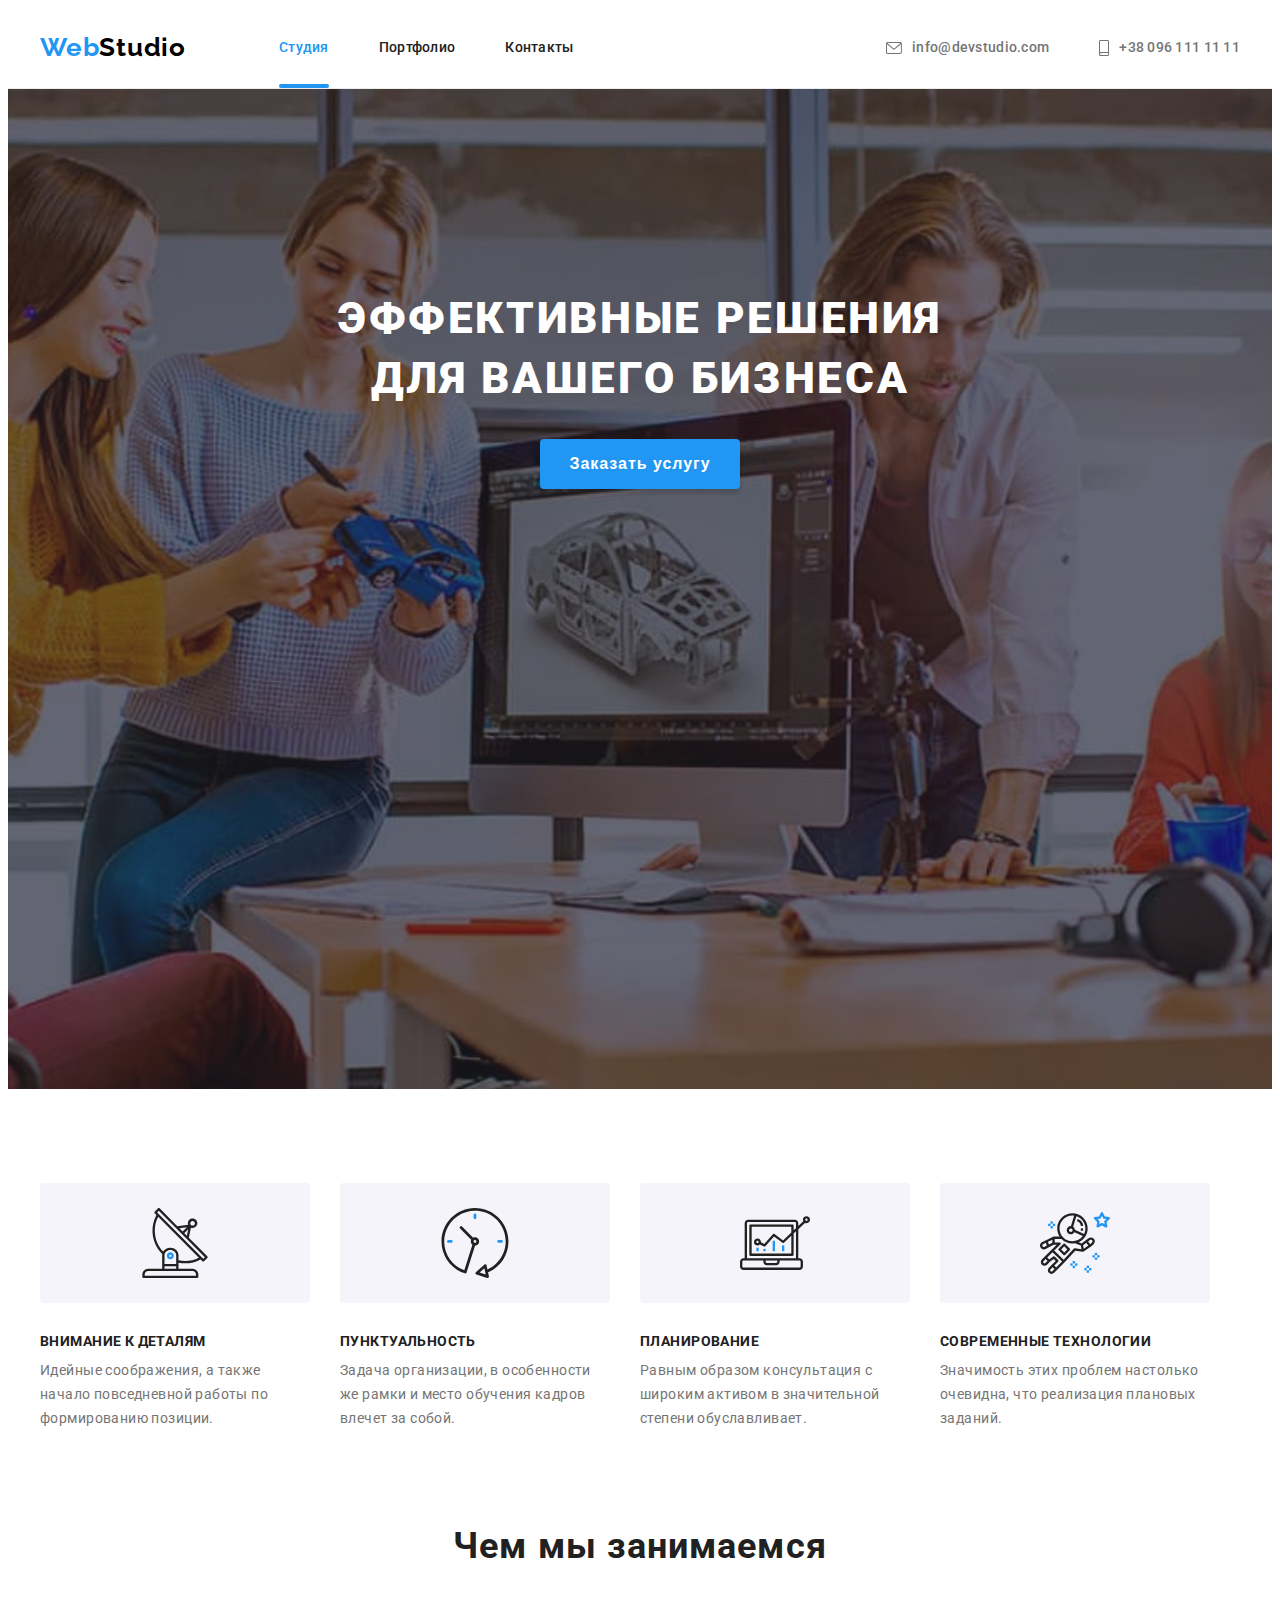
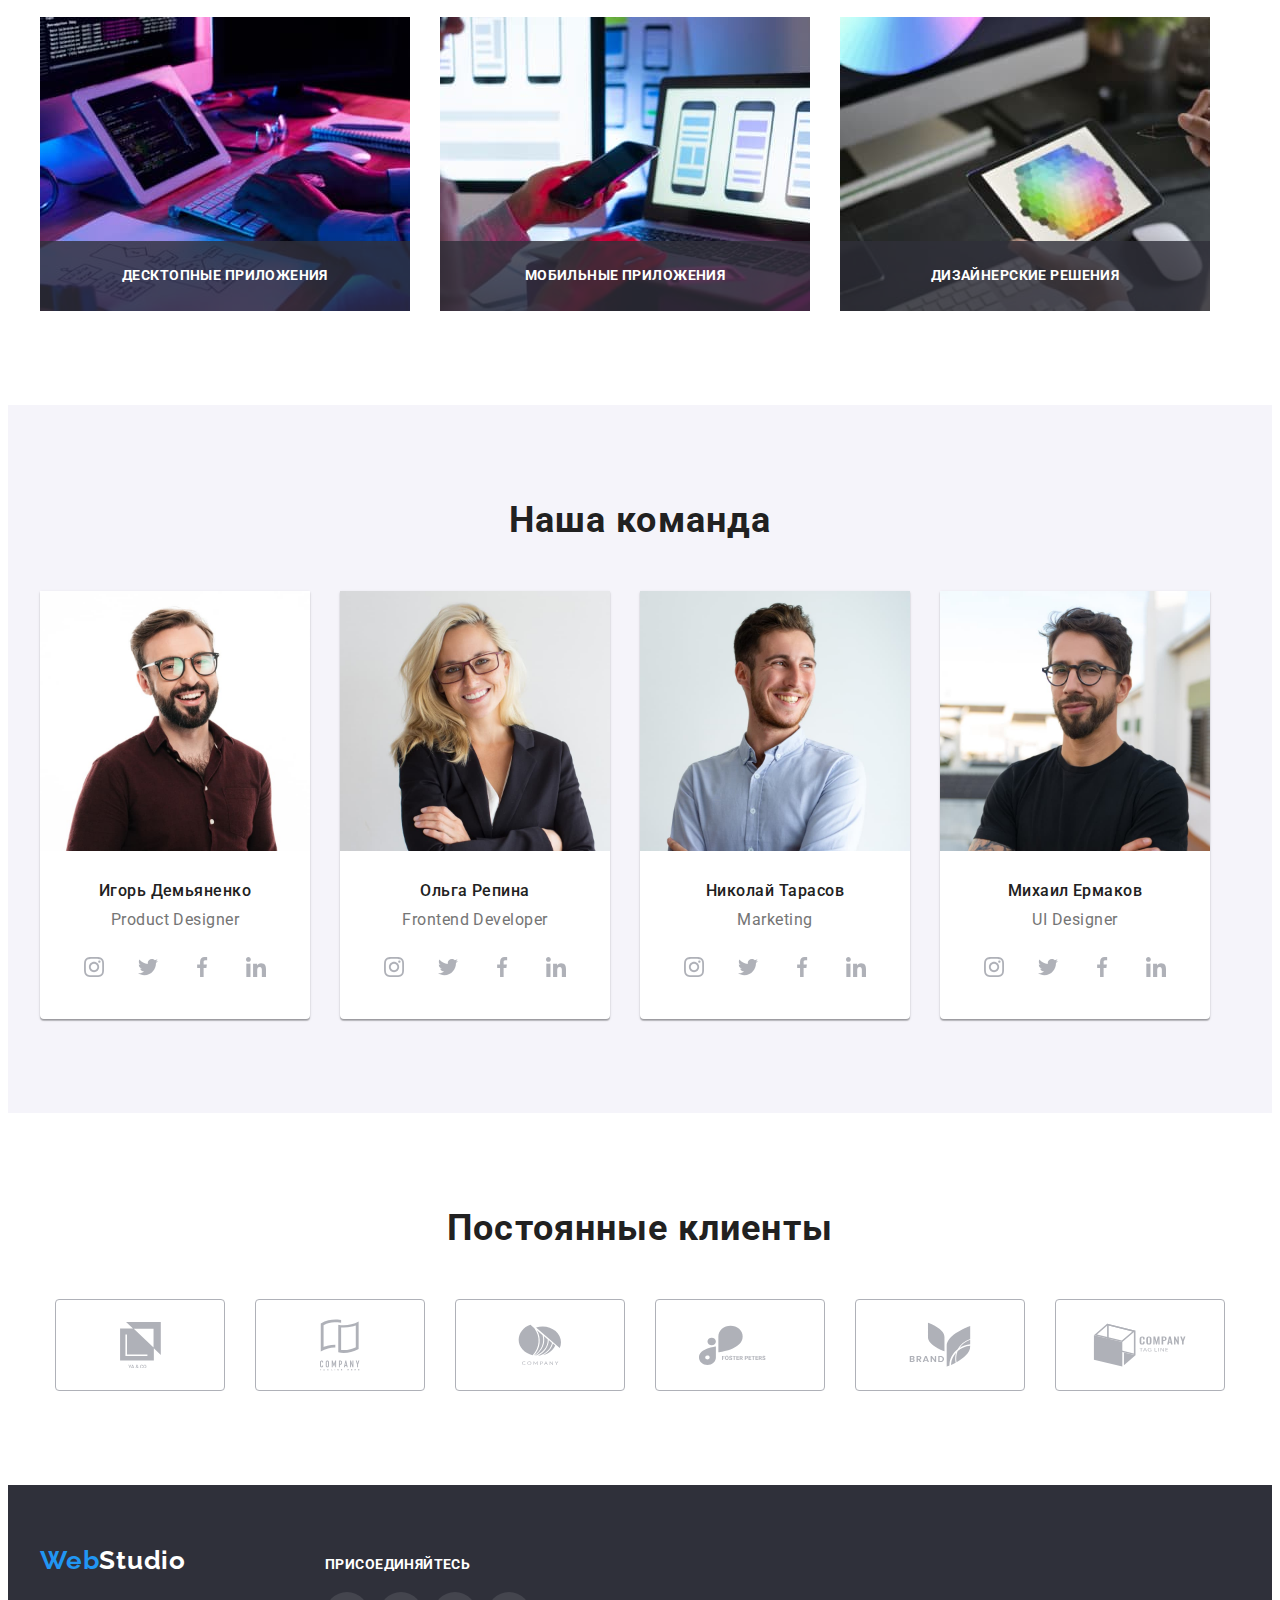
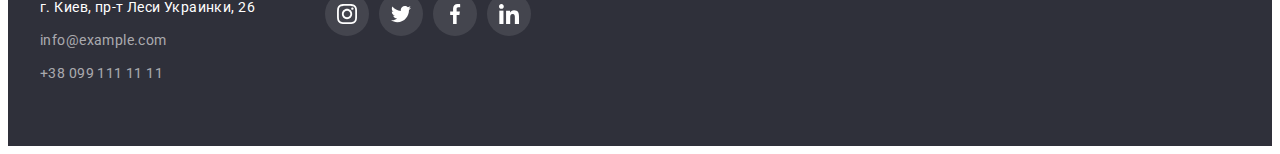
==== index.html @ 58337c07 "ДЗ-6" ====
<!DOCTYPE html>
<html lang="ru">
<head>
    <meta charset="UTF-8">
    <meta http-equiv="X-UA-Compatible" content="IE=edge">
    <meta name="viewport" content="width=device-width, initial-scale=1.0">
    <link rel="preconnect" href="https://fonts.googleapis.com">
    <link rel="preconnect" href="https://fonts.gstatic.com" crossorigin>
    <link
        href="https://fonts.googleapis.com/css2?family=Raleway:wght@700&family=Roboto:wght@400;500;700;900&family=Shizuru&display=swap"
        rel="stylesheet">
    <link rel="stylesheet" href="https://cdnjs.cloudflare.com/ajax/libs/modern-normalize/1.1.0/modern-normalize.min.css"
        integrity="sha512-wpPYUAdjBVSE4KJnH1VR1HeZfpl1ub8YT/NKx4PuQ5NmX2tKuGu6U/JRp5y+Y8XG2tV+wKQpNHVUX03MfMFn9Q=="
        crossorigin="anonymous" referrerpolicy="no-referrer" />
    <title>Студия</title>
    <link rel="stylesheet" href="./css/styles.css">
</head>
<body>
    <header class="header">
        <div class="container">
            <div class="container-flex">
                    <a href="index.html" class="logo"><span class="logo-styles">Web</span>Studio</a>
                <nav class="header-nav">
                    <ul class="header-list">
                        <li class="header-items"><a  class="header-item current" href="index.html">Студия</a></li>
                        <li class="header-items"><a  class="header-item" href="portfolio.html">Портфолио</a></li>
                        <li class="header-items"><a  class="header-item" href="#contacts">Контакты</a></li>
                    </ul>
                </nav>
                <div class="active-link">
                    <a href="mailto:info@devstudio.com" class="header-mail"><svg class="header-mail-icon" width="16" height="12">
                        <use href="./images/icons.svg#icon-header-envelope"></use>
                    </svg>info@devstudio.com</a>
                    <a href="tel:+380961111111" class="header-tel"><svg class="header-mail-icon" width="10" height="16">
                        <use href="./images/icons.svg#icon-header-smartphone"></use>
                    </svg>+38 096 111 11 11</a>
                </div> 
            </div>
        </div>
    </header>
    <main class="main">
        <section class="main-lead section main-text">
            <h1 class="main-heading">Эффективные решения для вашего бизнеса</h1>
            <button data-modal-open type="button" class="main-btn"><span class="main-btn-text">Заказать услугу</span></button>
        </section>
        <section class="main-list-content">
            <div class="container">
                <ul class="main-list">
                    <li class="main-item">
                        <div class="main-icon-container">
                            <svg class="main-icon-attention" width="70" height="70">
                                <use href="./images/icons.svg#icon-main-antenna"></use>
                            </svg>
                        </div>
                        <h3 class="main-item-heading">Внимание к деталям</h3>
                        <p class="main-item-text">Идейные соображения, а также начало повседневной работы по формированию позиции.</p>
                    </li>
                    <li class="main-item">
                        <div class="main-icon-container">
                            <svg class="main-icon-punctuality" width="70" height="70">
                                <use href="./images/icons.svg#icon-main-clock"></use>
                            </svg>
                        </div>
                        <h3 class="main-item-heading">Пунктуальность</h3>
                        <p class="main-item-text">Задача организации, в особенности же рамки и место обучения кадров влечет за собой.</p>
                    </li>
                    <li class="main-item">
                        <div class="main-icon-container">
                            <svg class="main-icon-planning" width="70" height="70">
                                <use href="./images/icons.svg#icon-main-diagram"></use>
                            </svg>
                        </div>
                        <h3 class="main-item-heading">Планирование</h3>
                        <p class="main-item-text">Равным образом консультация с широким активом в значительной степени обуславливает.</p>
                    </li>
                    <li class="main-item">
                        <div class="main-icon-container">
                            <svg class="main-icon-technology" width="70" height="70">
                                <use href="./images/icons.svg#icon-main-astronaut"></use>
                            </svg>
                        </div>
                        <h3 class="main-item-heading">Современные технологии</h3>
                        <p class="main-item-text">Значимость этих проблем настолько очевидна, что реализация плановых заданий.</p>
                    </li>
                </ul>
            </div>
        </section> 
        <section class="main-skills section">
            <div class="container">
                <h2 class="main-skills-heading main-heading-text">Чем мы занимаемся</h2>
                <ul class="main-img">
                    <li class="main-img-item"><img src="./images/about-us-1.jpg" width="370" alt="our-technologies"><p class="main-img-text">Десктопные приложения</p></li>
                    <li class="main-img-item"><img src="./images/about-us-2.jpg" width="370" alt="our-technologies"><p class="main-img-text">Мобильные приложения</p></li>
                    <li class="main-img-item"><img src="./images/about-us-3.jpg" width="370" alt="our-technologies"><p class="main-img-text">Дизайнерские решения</p></li>
                </ul>
            </div>
        </section>
        <section class="main-team section">
            <div class="container">
                <h2 class="main-team-heading main-heading-text">Наша команда</h2>
                <ul class="main-team-list">
                    <li class="main-team-item">
                        <img src="./images/our-team-1.jpg" width="270" alt="foto-our-team">
                        <div class="main-team-info">
                            <p class="main-team-fln">Игорь Демьяненко</p>
                            <p lang="en" class="main-team-profession">Product Designer</p>
                            <ul class="team-social-links">
                                <li class="social-links-item">
                                    <a href="" class="social-links">
                                        <svg class="social-links-icon" width="20" height="20">
                                            <use href="./images/icons.svg#icon-network-instagram"></use>
                                        </svg>
                                    </a>
                                </li>
                                <li class="social-links-item">
                                    <a href="" class="social-links">
                                        <svg class="social-links-icon" width="20" height="20">
                                            <use href="./images/icons.svg#icon-network-twitter"></use>
                                        </svg>
                                    </a>
                                </li>
                                <li class="social-links-item">
                                    <a href="" class="social-links">
                                        <svg class="social-links-icon" width="20" height="20">
                                            <use href="./images/icons.svg#icon-network-facebook"></use>
                                        </svg>
                                    </a>
                                </li>
                                <li class="social-links-item">
                                    <a href="" class="social-links">
                                        <svg class="social-links-icon" width="20" height="20">
                                            <use href="./images/icons.svg#icon-network-linkedin"></use>
                                        </svg>
                                    </a>
                                </li>
                            </ul>
                        </div>
                        
                    </li>
                    <li class="main-team-item">
                        <img src="./images/our-team-2.jpg" width="270" alt="foto-our-team">
                        <div class="main-team-info">
                            <p class="main-team-fln">Ольга Репина</p>
                            <p lang="en" class="main-team-profession">Frontend Developer</p>
                            <ul class="team-social-links">
                                <li class="social-links-item">
                                    <a href="" class="social-links">
                                        <svg class="social-links-icon" width="20" height="20">
                                            <use href="./images/icons.svg#icon-network-instagram"></use>
                                        </svg>
                                    </a>
                                </li>
                                <li class="social-links-item">
                                    <a href="" class="social-links">
                                        <svg class="social-links-icon" width="20" height="20">
                                            <use href="./images/icons.svg#icon-network-twitter"></use>
                                        </svg>
                                    </a>
                                </li>
                                <li class="social-links-item">
                                    <a href="" class="social-links">
                                        <svg class="social-links-icon" width="20" height="20">
                                            <use href="./images/icons.svg#icon-network-facebook"></use>
                                        </svg>
                                    </a>
                                </li>
                                <li class="social-links-item">
                                    <a href="" class="social-links">
                                        <svg class="social-links-icon" width="20" height="20">
                                            <use href="./images/icons.svg#icon-network-linkedin"></use>
                                        </svg>
                                    </a>
                                </li>
                            </ul>
                        </div>
                    </li>
                    <li class="main-team-item">
                        <img src="./images/our-team-3.jpg" width="270" alt="foto-our-team">
                        <div class="main-team-info">
                            <p class="main-team-fln">Николай Тарасов</p>
                            <p lang="en" class="main-team-profession">Marketing</p>
                            <ul class="team-social-links">
                                <li class="social-links-item">
                                    <a href="" class="social-links">
                                        <svg class="social-links-icon" width="20" height="20">
                                            <use href="./images/icons.svg#icon-network-instagram"></use>
                                        </svg>
                                    </a>
                                </li>
                                <li class="social-links-item">
                                    <a href="" class="social-links">
                                        <svg class="social-links-icon" width="20" height="20">
                                            <use href="./images/icons.svg#icon-network-twitter"></use>
                                        </svg>
                                    </a>
                                </li>
                                <li class="social-links-item">
                                    <a href="" class="social-links">
                                        <svg class="social-links-icon" width="20" height="20">
                                            <use href="./images/icons.svg#icon-network-facebook"></use>
                                        </svg>
                                    </a>
                                </li>
                                <li class="social-links-item">
                                    <a href="" class="social-links">
                                        <svg class="social-links-icon" width="20" height="20">
                                            <use href="./images/icons.svg#icon-network-linkedin"></use>
                                        </svg>
                                    </a>
                                </li>
                            </ul>
                        </div>
                    </li>
                    <li class="main-team-item">
                        <img src="./images/our-team-4.jpg" width="270" alt="foto-our-team">
                        <div class="main-team-info">
                            <p class="main-team-fln">Михаил Ермаков</p>
                            <p lang="en" class="main-team-profession">UI Designer</p>
                            <ul class="team-social-links">
                                <li class="social-links-item">
                                    <a href="" class="social-links">
                                        <svg class="social-links-icon" width="20" height="20">
                                            <use href="./images/icons.svg#icon-network-instagram"></use>
                                        </svg>
                                    </a>
                                </li>
                                <li class="social-links-item">
                                    <a href="" class="social-links">
                                        <svg class="social-links-icon" width="20" height="20">
                                            <use href="./images/icons.svg#icon-network-twitter"></use>
                                        </svg>
                                    </a>
                                </li>
                                <li class="social-links-item">
                                    <a href="" class="social-links">
                                        <svg class="social-links-icon" width="20" height="20">
                                            <use href="./images/icons.svg#icon-network-facebook"></use>
                                        </svg>
                                    </a>
                                </li>
                                <li class="social-links-item">
                                    <a href="" class="social-links">
                                        <svg class="social-links-icon" width="20" height="20">
                                            <use href="./images/icons.svg#icon-network-linkedin"></use>
                                        </svg>
                                    </a>
                                </li>
                            </ul>
                        </div>
                    </li>
                </ul>
            </div>
        </section>
        <section class="main-clients">
            <div class="container">
                <h2 class="main-clients-heading main-heading-text">Постоянные клиенты</h2>
                <ul class="main-clients-list">
                    <li class="main-clients-item">
                        <a href="" class="main-clients-link">
                            <svg class="main-clients-icon" width="41" height="46.7">
                                <use href="./images/icons.svg#icon-clients-logo-1"></use>
                            </svg>
                        </a>
                    </li>
                    <li class="main-clients-item">
                        <a href="" class="main-clients-link">
                            <svg class="main-clients-icon" width="40" height="52">
                                <use href="./images/icons.svg#icon-clients-logo-2"></use>
                            </svg>
                        </a>
                    </li>
                    <li class="main-clients-item">
                        <a href="" class="main-clients-link">
                            <svg class="main-clients-icon" width="43.46" height="41.18">
                                <use href="./images/icons.svg#icon-clients-logo-3"></use>
                            </svg>
                        </a>
                    </li>
                    <li class="main-clients-item">
                        <a href="" class="main-clients-link">
                            <svg class="main-clients-icon" width="84.44" height="40.62">
                                <use href="./images/icons.svg#icon-clients-logo-4"></use>
                            </svg>
                        </a>
                    </li>
                    <li class="main-clients-item">
                        <a href="" class="main-clients-link">
                            <svg class="main-clients-icon" width="62.54" height="45.43">
                                <use href="./images/icons.svg#icon-clients-logo-5"></use>
                            </svg>
                        </a>
                    </li>
                    <li class="main-clients-item">
                        <a href="" class="main-clients-link">
                            <svg class="main-clients-icon" width="93.79" height="43.93">
                                <use href="./images/icons.svg#icon-clients-logo-6"></use>
                            </svg>
                        </a>
                    </li>
                </ul>

            </div>
        </section>
    </main>
    <footer class="footer" id="contacts">
        <div class="container">           
            <div class="footer-info">
                <a href="index.html" class="logo footer-logo-mar"><span class="logo-styles">Web</span><span class="footer-logo-item">Studio</span></a>          
                <address class="footer-address">г. Киев, пр-т Леси Украинки, 26</address>
                <a href="mailto:info@example.com" class="footer-mail-text">info@example.com</a>
                <a href="tel:+380991111111" class="footer-tel-text">+38 099 111 11 11</a>
            </div>
            <div class="footer-social-links">
                <p class="footer-text">присоединяйтесь</p>
                <ul class="team-social-links">
                    <li class="social-links-item footer-social-link">
                        <a href="" class="social-links">
                            <svg class="footer-color-icon" width="20" height="20">
                                <use href="./images/icons.svg#icon-network-instagram"></use>
                            </svg>
                        </a>
                    </li>
                    <li class="social-links-item footer-social-link">
                        <a href="" class="social-links">
                            <svg class="footer-color-icon" width="20" height="20">
                                <use href="./images/icons.svg#icon-network-twitter"></use>
                            </svg>
                        </a>
                    </li>
                    <li class="social-links-item footer-social-link">
                        <a href="" class="social-links">
                            <svg class="footer-color-icon" width="20" height="20">
                                <use href="./images/icons.svg#icon-network-facebook"></use>
                            </svg>
                        </a>
                    </li>
                    <li class="social-links-item footer-social-link">
                        <a href="" class="social-links">
                            <svg class="footer-color-icon" width="20" height="20">
                                <use href="./images/icons.svg#icon-network-linkedin"></use>
                            </svg>
                        </a>
                    </li>
                </ul>
            </div>
        </div>
    </footer>
    <div class="backdrop is-hidden" data-modal>
        <div class="modal">
            <button type="button" class="btn-close-modal" data-modal-close>
                <svg class="modal-close"  width="18" height="18">
                    <use href="./images/icons.svg#icon-close-modal-windows"></use>
                </svg>
            </button>
            
        </div>
    </div>
    <script src="./js/modal.js"></script>
</body>
</html>
---- css/styles.css ----
:root {
    --title-nav-text-color: #212121;
    --active-text-color: #2196F3;
    --item-text-color: #757575;
    --white-text-color: #ffffff;
    --black-text-color: #000000;
    --footer-address-text-color: rgba(255, 255, 255, 0.6);
    --background: #2F303A;
    --background-color-team: #F5F4FA;

}

body {
    font-family: "Roboto", 'Times New Roman', Times, sans-serif;
    color: var(--item-text-color);
}

.container {
    width: 1200px;
    padding: 0 15px;
    margin: 0 auto;
}

.section {
    margin: auto;
}

p, h1, h2, h3, h4, h5 ,h6 {
    margin: 0;
}

ul, 
ol {
    margin: 0;
    padding-left: 0;
}

/* Animation */

.container-flex a, svg, 
.main-btn, 
.main-team-list a, svg, 
.main-clients-list a, svg,
.team-social-links a, svg,
.footer-info a,
.portfolio-main-btn button, span {
    transition: color 250ms cubic-bezier(0.4, 0, 0.2, 1),
                fill 250ms cubic-bezier(0.4, 0, 0.2, 1),
                background-color 250ms cubic-bezier(0.4, 0, 0.2, 1),
                border 250ms cubic-bezier(0.4, 0, 0.2, 1),
                box-shadow 250ms cubic-bezier(0.4, 0, 0.2, 1);
}

/*  Header index */

.header {
    border-bottom: 1px solid #ECECEC;
    margin: 0 auto;
    padding-top: 24px;
    padding-bottom: 25px;
}

.container-flex {
    display: flex;
    flex-direction: row;
    align-items: center;
    
}


.header-logo-container {
    padding-top: 24px;
}

.logo {
    margin-right: 93px;
    font-family: 'Raleway';
    font-weight: 700;
    font-size: 26px;
    line-height: 1.2;
    letter-spacing: 0.03em;
    color: var(--black-text-color);
}

.logo-styles {
    color: var(--active-text-color);
}

li{
    list-style: none;
}

a {
    text-decoration: none;
    color: var(--title-nav-text-color);
}

.header-list {
    display: flex;
    font-weight: 500;
    font-size: 14px;
    line-height: 1.14;
    letter-spacing: 0.02em;
}

.header-items {
    margin-right: 50px;
    position: relative;
}

.header-items:last-child {
    margin: 0;
}

.header-item.current::after {
    content: '';
    display: block;
    position: absolute;
    width: 100%;
    height: 4px;
    margin-top: 28px;
    
    background: #2196F3;
    border-radius: 2px;
}

.header-items>a:hover,
.header-items>a:focus {
    color: var(--active-text-color);
}

.header-item.current {
    color: var(--active-text-color);
}

.header-mail, .header-tel {
    font-weight: 500;
    font-size: 14px;
    line-height: 1.14;
    letter-spacing: 0.02em;
    color: var(--item-text-color);
}

.header-mail-icon {
    fill: var(--item-text-color);
    margin-right: 10px;
}


.header-mail {
    margin-right: 50px;
    display: flex;
    align-items: center;
}

.header-tel {
    display: flex;
    align-items: center;
}

.header-mail-icon {
    fill: var(--item-text-color);
    margin-right: 10px;
}
.active-link>a:hover, .active-link>a:focus{
    color: var(--active-text-color);
}

.active-link>a:hover .header-mail-icon, 
.active-link>a:focus .header-mail-icon,
.active-link>a:focus .header-tel-icon,
.active-link>a:focus .header-tel-icon {
    fill: var(--active-text-color);
}



.active-link {
    margin-left: auto;
    display: flex;
}

/* Main index */

 /* Section main-lead */

 .main-lead {
     padding-top: 200px;
     padding-bottom: 200px;
 }

.main-text{
    max-width: 1600px;
    height: 600px;
    margin: auto;
    display: flex;
    flex-direction: column;

    background: #C4C4C4;
    background-image: linear-gradient(
        rgba(47, 48, 58, 0.4), 
        rgba(47, 48, 58, 0.4)
        ),
        url(../images/main-bg-img.jpg);
    background-repeat: no-repeat;
    background-position: center;
    background-size: cover;
}

.main-heading {
    max-width: 696px;
    margin-left: auto;
    margin-right: auto;
    margin-bottom: 30px;

    font-weight: 900;
    font-size: 44px;
    line-height: 1.36;
    text-align: center;
    letter-spacing: 0.06em;
    text-transform: uppercase;
    color: var(--white-text-color);
}
.main-btn {
    width: 200px;
    height: 50px;
    margin: 0 auto;
    border: none;

    box-shadow: 0px 4px 4px rgba(0, 0, 0, 0.15);
    border-radius: 4px;
    background-color: var(--active-text-color);
    cursor: pointer;
}

.main-btn:hover {
    background-color: #188CE8;
    box-shadow: 0px 4px 4px rgba(0, 0, 0, 0.15);
    border-radius: 4px;
}

.main-btn-text {
    font-family: inherit;
    font-style: normal;
    font-weight: 700;
    font-size: 16px;
    line-height: 30px;
    display: block;
    align-items: center;
    text-align: center;
    letter-spacing: 0.06em;
    color: var(--white-text-color);
}

/* Main-quality */

.main-list-content {
    padding-top: 94px;
}

.main-list {
    display: flex;
}

.main-item {
    margin-right: 30px;
}

.main-item:last-child {
    margin: 0;
}

.main-icon-container {
    width: 270px;
    height: 120px;
    background-color: var(--background-color-team);
    display: flex;
    align-items: center;
    justify-content: center;
    border-radius: 4px;
    margin-bottom: 30px;
}

.main-item-heading {
    margin-bottom: 10px;
    font-weight: 700;
    font-size: 14px;
    line-height: 16px;
    letter-spacing: 0.03em;
    text-transform: uppercase;
    color: var(--title-nav-text-color);
}

.main-item-text {
    width: 270px;

    font-weight: 400;
    font-size: 14px;
    line-height: 1.7;
    letter-spacing: 0.03em;
    color: var(--item-text-color);
}

/* Section main-skills */

img {
    display: block;
}

.main-skills {
    padding-top: 94px;
    padding-bottom: 94px;
}

.main-heading-text {
    font-weight: 700;
    font-size: 36px;
    line-height: 42px;
    text-align: center;
    letter-spacing: 0.03em;
    color: var(--title-nav-text-color);
}

.main-img {
    display: flex;
}

.main-img-item {
    margin-right: 30px;
    position: relative;
}

.main-img-item:last-child {
    margin: 0;
}

.main-img-text {
    position: absolute;
    display: flex;
    justify-content: center;
    align-items: center;
    width: 100%;
    height: 70px;
    bottom: 0;
    
    background: rgba(47, 48, 58, 0.8);

    font-weight: 700;
    font-size: 14px;
    line-height: 1.14;
    letter-spacing: 0.03em;
    text-transform: uppercase;
    
    color: #FFFFFF;
}

.main-skills-heading {
    margin-bottom: 50px;
}
    
ul.main-img li {
    display: inline;
}

/* Section main-team */

.main-team {
    padding-top: 94px;
    padding-bottom: 94px;
    margin: auto;
    background-color: var(--background-color-team);
}

.main-team-heading {
    margin-bottom: 50px;
}

.main-team-list {
    display: flex;
}

.main-team-item {
    margin-right: 30px;
    width: 270px;
    background-color: var(--white-text-color);

    text-align: center;

    box-shadow: 0px 1px 3px rgba(0, 0, 0, 0.12),
    0px 1px 1px rgba(0, 0, 0, 0.14),
    0px 2px 1px rgba(0, 0, 0, 0.2);
    border-radius: 0px 0px 4px 4px;
}

.main-team-item:last-child {
    margin: 0;
}

.main-team-info {
    padding-top: 30px;
    padding-bottom: 30px;
}

.main-team-fln {
    margin-bottom: 10px;
    font-weight: 500;
    font-size: 16px;
    line-height: 1.2;
    letter-spacing: 0.03em;
    color: var(--title-nav-text-color);
}

.main-team-profession {
    font-weight: 400;
    font-size: 16px;
    line-height: 1.2;
    letter-spacing: 0.03em;
    color: var(--item-text-color);

    margin-bottom: 16px;
}

.team-social-links{
    display: flex;
    justify-content: center;
}

.social-links-item + .social-links-item{
    margin-left: 10px;
}
.social-links {
    width: 44px;
    height: 44px;
    border-radius: 50%;
    display: flex;
    justify-content: center;
    align-items: center;
    cursor: pointer;
}

.social-links-icon{
    fill: #AFB1B8;
}

.social-links:hover, .social-links:focus {
    background-color: var(--active-text-color);
}

.social-links:hover .social-links-icon,
.social-links:focus .social-links-icon {
    fill: var(--white-text-color);
}

/* clients */

.main-clients {
    padding: 94px 0px;
}

.main-clients-heading {
    margin-bottom: 50px;
}

.main-clients-list {
    display: flex;
    justify-content: center;
}

.main-clients-item +.main-clients-item {
    margin-left: 30px;
}

.main-clients-link {
    width: 170px;
    height: 92px;
    display: flex;
    justify-content: center;
    align-items: center;
    border: 1px solid #AFB1B8;
    box-sizing: border-box;
    border-radius: 4px;
    cursor: pointer;
}

.main-clients-icon {
    fill: #AFB1B8;
}

.main-clients-link:hover,.main-clients-link:focus {
    border: 1px solid var(--active-text-color);
}

.main-clients-link:hover .main-clients-icon,
.main-clients-link:focus .main-clients-icon {
    fill: var(--active-text-color);
}

/* Modal-windows */

.backdrop {
    position: fixed;
    width: 100%;
    height: 100%;
    top: 0;
    left: 0;

    background: rgba(0, 0, 0, 0.2);

    opacity: 1;
    transition: opacity 250ms cubic-bezier(0.4, 0, 0.2, 1);
    
}

.is-hidden {
    opacity: 0;
    pointer-events: none;
    visibility: hidden;
}

.backdrop.is-hidden .modal {
    transform: translate(-50%, -50%) scale(0.9);
}

.modal {
    position: absolute;
    top: 50%;
    left: 50%;

    min-width: 528px;
    min-height: 581px;

    background: #FFFFFF;
    box-shadow: 0px 1px 3px rgba(0, 0, 0, 0.12),
    0px 1px 1px rgba(0, 0, 0, 0.14),
    0px 2px 1px rgba(0, 0, 0, 0.2);
    border-radius: 4px;

    transform: translate(-50%, -50%) scale(1);
    transition: opacity 250ms cubic-bezier(0.4, 0, 0.2, 1);
}

.btn-close-modal {
    position: absolute;
    top: 8px;
    right: 8px;
    display: flex;
    justify-content: center;
    align-items: center;
    cursor: pointer;

    background-color: transparent;

    width: 30px;
    height: 30px;
    border: 1px solid rgba(0, 0, 0, 0.1);
    border-radius: 50%;
}

.modal-close {
    fill: #000000;
}

/* Footer index */

.footer {
    padding-top: 60px;
    padding-bottom: 60px;
    margin: auto;
    background: var(--background);
}

.footer-info {
    margin-right: 70px;
}

.footer-logo-mar {
    margin: 0;
}

.footer-logo-item {
    color: var(--white-text-color);
}

.footer-address {
    margin-top: 20px;

    font-style: normal;
    font-weight: 400;
    font-size: 14px;
    line-height: 1.7;
    letter-spacing: 0.03em;
    color: var(--white-text-color);
}

.footer-mail-text, .footer-tel-text {
    font-weight: 400;
    font-size: 14px;
    line-height: 1.7;
    letter-spacing: 0.03em;
    color: var(--footer-address-text-color);

    display: block;
    margin-top: 9px;
}

.footer-mail-text:hover, .footer-mail-text:focus,
.footer-tel-text:hover, .footer-tel-text:focus {
    color: var(--active-text-color);
} 

.footer>.container {
    display: flex;
    align-items: baseline;
}

.footer-text {
    font-weight: 700;
    font-size: 14px;
    line-height: 16px;
    letter-spacing: 0.03em;
    text-transform: uppercase;
    
    color: #FFFFFF;
    margin-bottom: 20px;
}

.footer-social-link {
    background: rgba(255, 255, 255, 0.1);
    border-radius: 50%;
}

.footer-color-icon {
    fill: var(--white-text-color);
}

/*-----------------Portfolio section-----------------*/

.portfolio-main-section {
    padding-top: 94px; 
    padding-bottom: 94px;
}

.portfolio-main-btn {
    display: flex;
    justify-content: center;
    margin-bottom: 50px;
}

.portfolio-main-btn-item {
    margin-right: 8px;
}

.portfolio-main-btn-item:last-child {
    margin: 0;
}

.portfolio-btn {
    background-color: var(--background-color-team);
    border-radius: 4px;
    border: none;
    cursor: pointer;
}

.portfolio-text-btn {
    display: block;
    margin: 6px 22px;

    font-family: inherit;
    font-style: normal;
    font-weight: 500;
    font-size: 16px;
    line-height: 26px;
    text-align: center;
    letter-spacing: 0.03em;
    color: var(--title-nav-text-color);
}

.portfolio-btn:hover, .portfolio-btn:focus {
    box-shadow: 0px 3px 1px rgba(0, 0, 0, 0.1),
    0px 1px 2px rgba(0, 0, 0, 0.08),
    0px 2px 2px rgba(0, 0, 0, 0.12);
    background: var(--active-text-color);
}

.portfolio-btn:hover .portfolio-text-btn, .portfolio-btn:focus .portfolio-text-btn {
    color: var(--white-text-color);
}

.portfolio-main-content {
    display: flex;
    flex-wrap: wrap;
    width: 1170px;
}

.portfolio-main-content-item {
    width: 370px; 
    margin-right: 30px;
    margin-bottom: 30px;
    cursor: pointer;
}

.portfolio-main-content-item:nth-last-child(-n+3) {
    margin-bottom: 0;
}

.portfolio-main-content-item:nth-child(3n) {
    margin-right: 0;
    
}

.portfolio-main-content-item:hover {
    box-shadow: 0px 1px 1px rgba(0, 0, 0, 0.12),
    0px 4px 4px rgba(0, 0, 0, 0.06),
    1px 4px 6px rgba(0, 0, 0, 0.16);
}

.portfolio-card {
    position: relative;
    overflow: hidden;
}

.card-text {
    position: absolute;
    top: 0;
    width: 100%;
    min-height: 100%;
    padding: 63px 24px;

    transform: translateY(100%);
    transition: 250ms cubic-bezier(0.4, 0, 0.2, 1);

    font-weight: 400;
    font-size: 18px;
    line-height: 1.55;
    letter-spacing: 0.03em;
    
    color: #FFFFFF;
    background-color: rgba(33, 150, 243, 0.9);
}

.portfolio-main-content-item:hover .card-text {
    transform: translateY(0%);
}

.content-border {
    padding: 20px 24px;
    border: 1px solid #EEEEEE;
}

.portfolio-main-heading {
    margin-bottom: 4px;
    font-weight: 700;
    font-size: 18px;
    line-height: 36px;
    letter-spacing: 0.06em;
    color: var(--title-nav-text-color);
}

.portfolio-main-text {
    font-weight: 400;
    font-size: 16px;
    line-height: 30px;
    letter-spacing: 0.03em;
    color: var(--item-text-color);
}
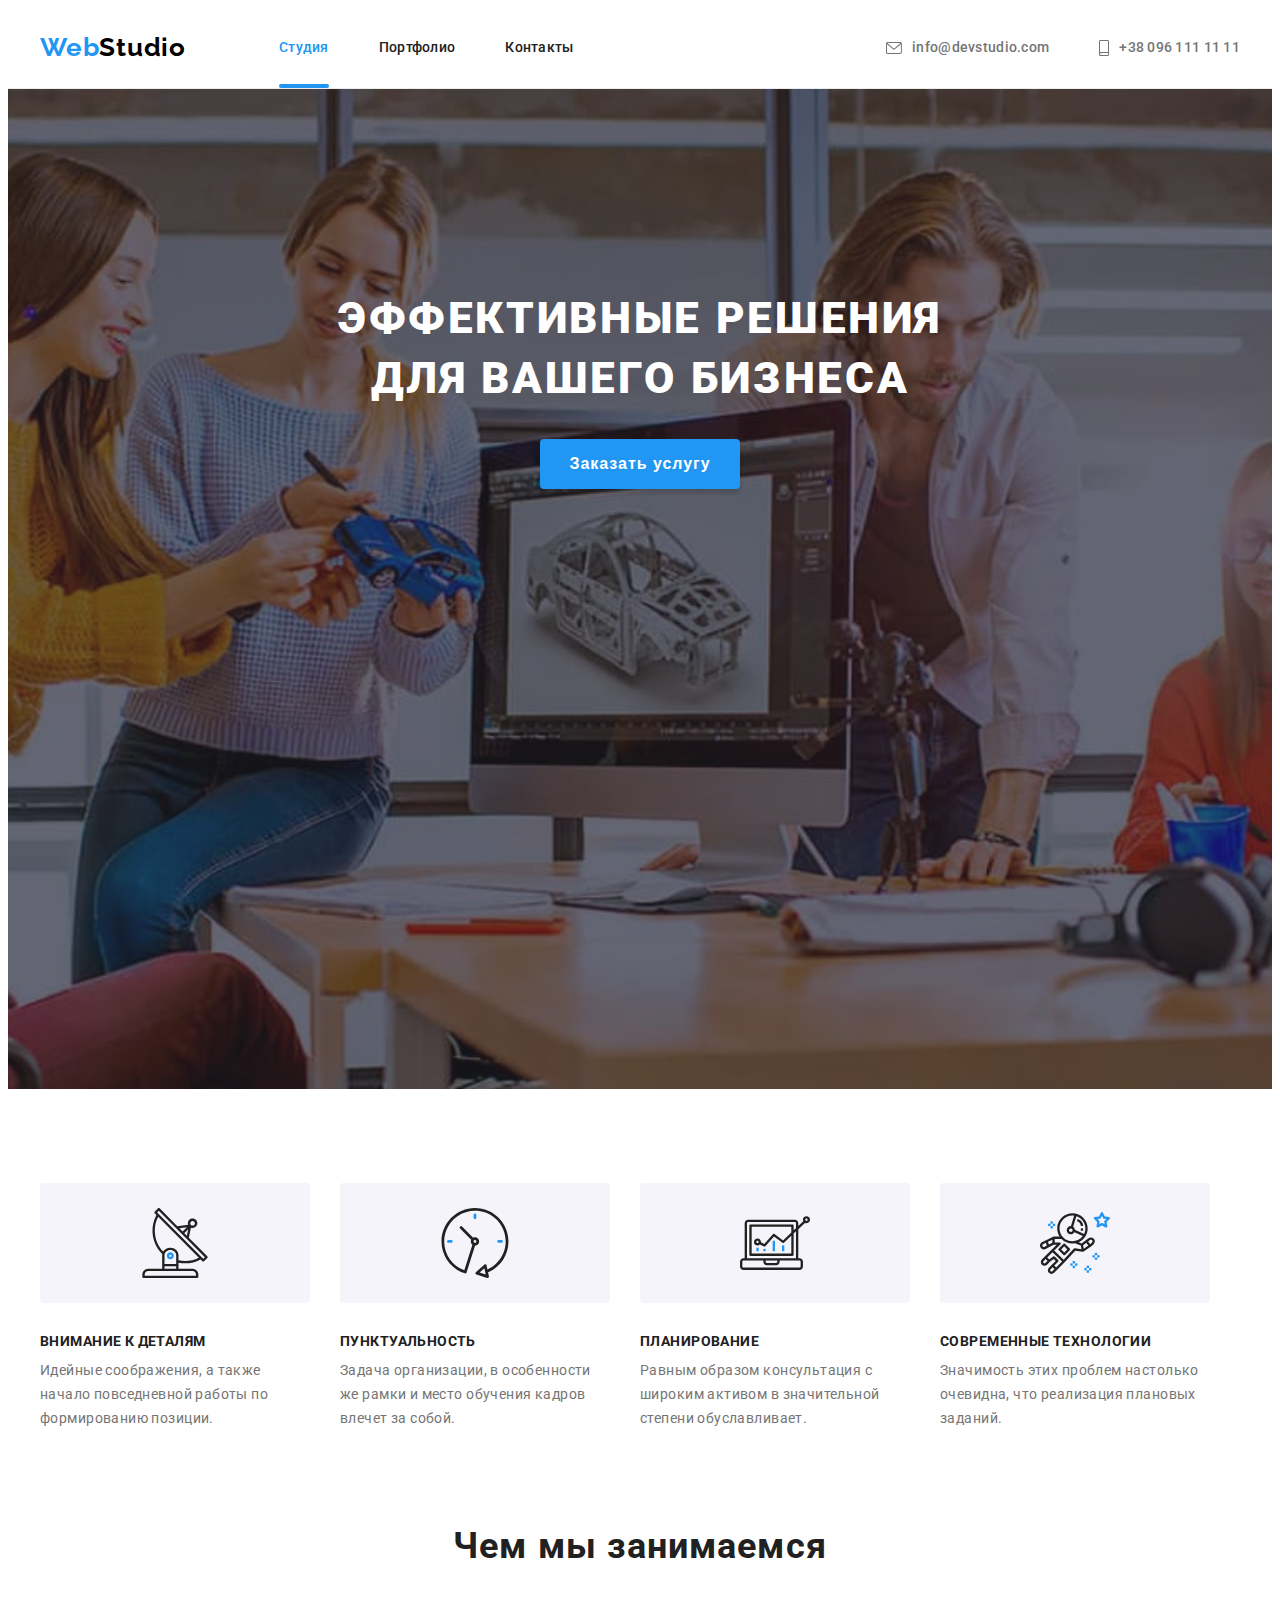
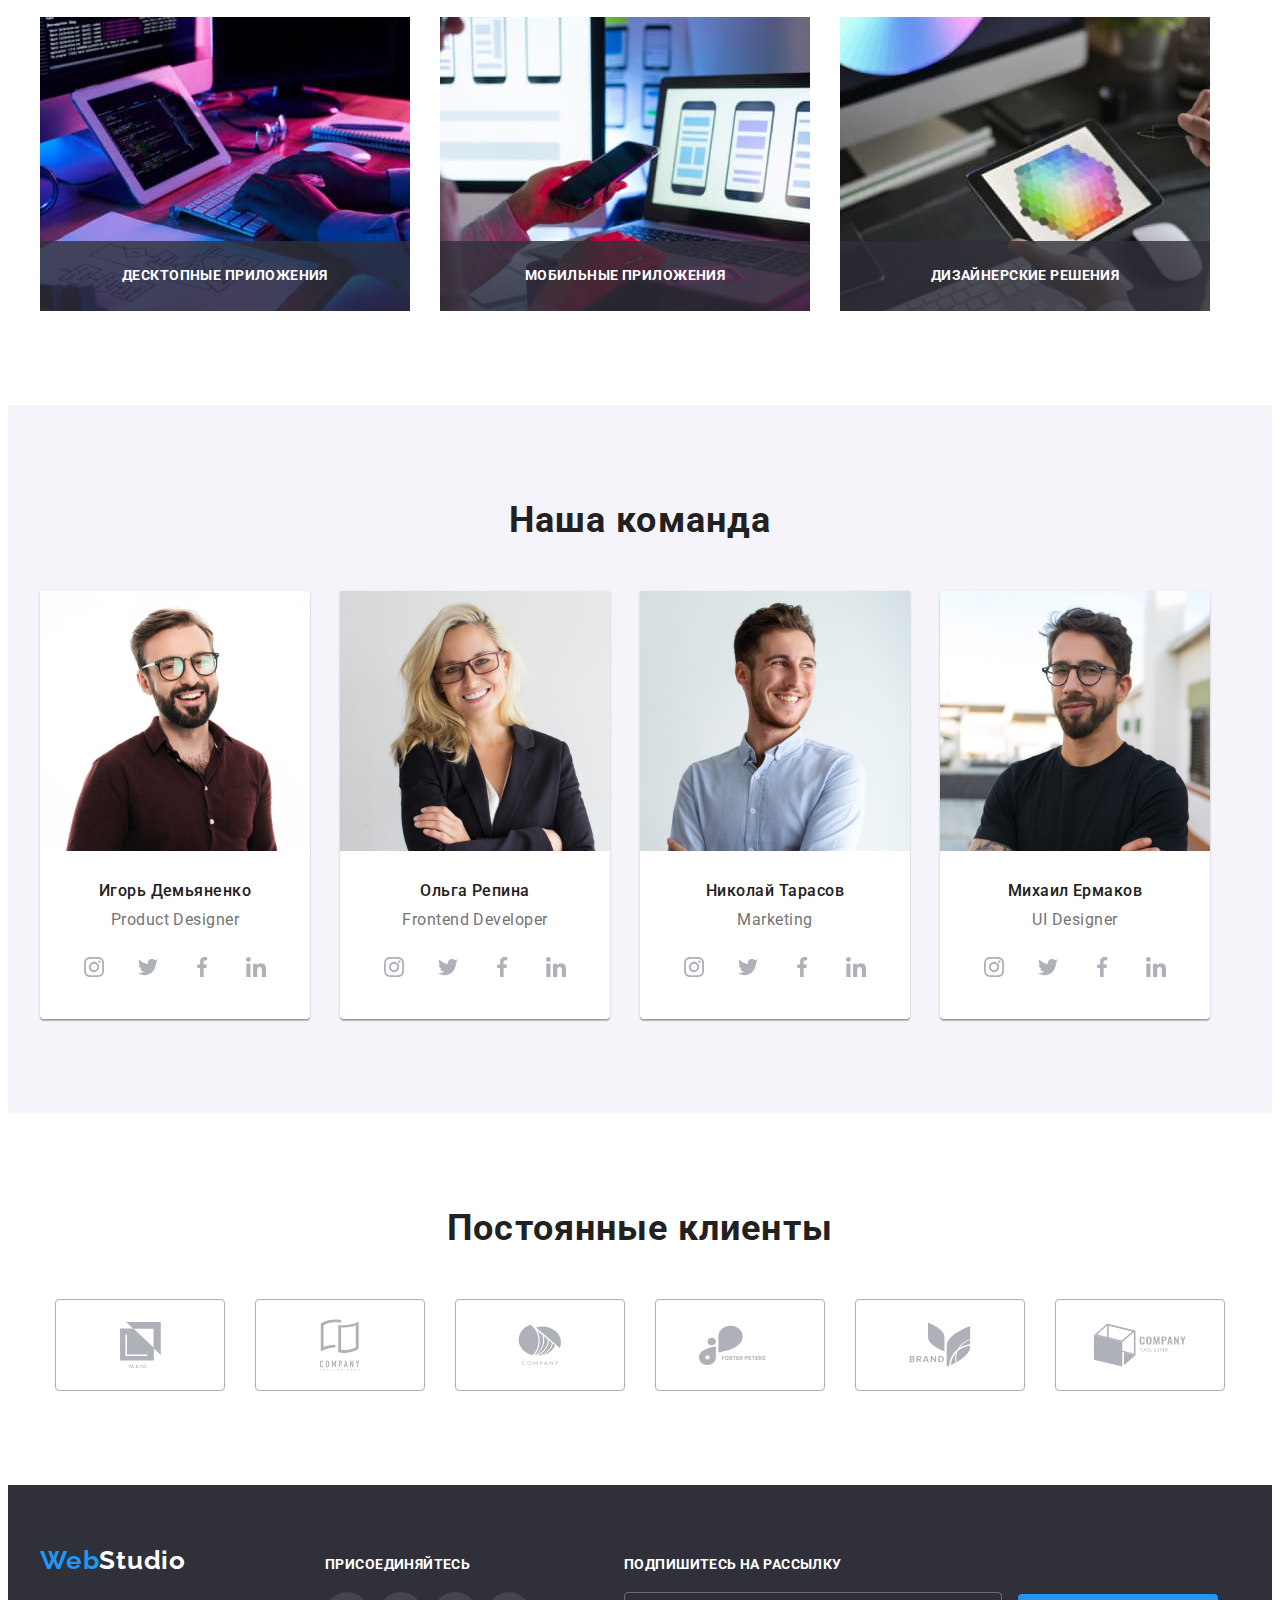
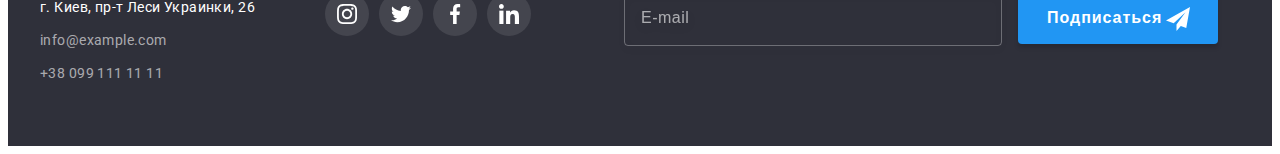
==== commit 38467ab1: "ДЗ6" ====
--- a/index.html
+++ b/index.html
@@ -343,16 +343,65 @@
                     </li>
                 </ul>
             </div>
+            <form class="footer-subscribe">
+                <p class="footer-text">Подпишитесь на рассылку</p>
+                <input class="footer-input" type="email" name="footer-user-email" placeholder="E-mail"  title="login@mail.com" required>
+                <button class="footer-send-btn" type="submit"><span class="footer-btn-text">Подписаться</span>
+                    <svg class="footer-icon-send-btn" width="24" height="24">
+                    <use href="./images/icons.svg#icon-send"></use>
+                    </svg>
+                </button>
+            </form>
         </div>
     </footer>
+    <!-- Modal -->
     <div class="backdrop is-hidden" data-modal>
         <div class="modal">
             <button type="button" class="btn-close-modal" data-modal-close>
-                <svg class="modal-close"  width="18" height="18">
+                <svg class="modal-close" width="18" height="18">
                     <use href="./images/icons.svg#icon-close-modal-windows"></use>
                 </svg>
             </button>
-            
+            <p class="modal-heading-text">Оставьте свои данные, мы вам перезвоним</p>
+            <form class="modal-field-conteiner">
+                <div class="modal-field">
+                    <label for="user-name" class="modal-label"><span class="input-text">Имя</span></label>
+                    <div class="modal-icon-position">
+                        <input type="text" class="modal-input" name="user-name" id="user-name" placeholder="" required minlength="2" title="Введите имя"> 
+                        <svg class="user-name-icon" width="12" height="12">
+                            <use href="./images/icons.svg#name-icon"></use>
+                        </svg>
+                    </div>
+                </div>
+                <div class="modal-field">
+                    <label for="user-tel" class="modal-label"><span class="input-text">Телефон</span></label>
+                    <div class="modal-icon-position">
+                        <input type="tel" class="modal-input" name="user-tel" id="user-tel" placeholder="" pattern="[\+]\d{2}\[\(]\d{3}[\)]\\d{3}[\-]\d{2}[\-]\d{2}" title="+38 (097) 111-11-11" minlength="15" maxlength="15" required>
+                        <svg class="user-name-icon" width="13" height="13">
+                            <use href="./images/icons.svg#tel-icon"></use>
+                        </svg>
+                    </div>
+                </div>
+                <div class="modal-field">
+                    <label for="user-email" class="modal-label"><span class="input-text">Почта</span></label>
+                    <div class="modal-icon-position">
+                        <input type="email" class="modal-input" name="user-email" id="user-email" placeholder=""  title="login@mail.com" required>
+                        <svg class="user-name-icon" width="15" height="12">
+                            <use href="./images/icons.svg#email-icon"></use>
+                        </svg>
+                    </div>
+                </div>
+                <div class="modal-field">
+                    <label for="user-comment" class="modal-label"><span class="input-text">Комментарий</span></label>
+                    <textarea class="modal-comment" name="user-comment" id="user-comment" cols="30" rows="10" placeholder="Введите текст"></textarea>
+                </div>
+                <div class="modal-field-checkbox">
+                    <label for="user-check">
+                    <span class="user-check-text">Соглашаюсь с рассылкой и принимаю <a class="agreement-conditions" href="">Условия договора</a></span></label>
+                    <input class="modal-checkbox" type="checkbox" id="user-check">
+                </div>
+                <button type="submit" class="modal-send-btn"><span class="modal-btn-text">Отправить</span></button>    
+            </form>          
         </div>
     </div>
     <script src="./js/modal.js"></script>
--- a/css/styles.css
+++ b/css/styles.css
@@ -42,8 +42,10 @@
 .main-team-list a, svg, 
 .main-clients-list a, svg,
 .team-social-links a, svg,
+.modal-input,
 .footer-info a,
-.portfolio-main-btn button, span {
+.portfolio-main-btn button, span,
+.modal-send-btn {
     transition: color 250ms cubic-bezier(0.4, 0, 0.2, 1),
                 fill 250ms cubic-bezier(0.4, 0, 0.2, 1),
                 background-color 250ms cubic-bezier(0.4, 0, 0.2, 1),
@@ -239,7 +241,8 @@
     border-radius: 4px;
 }
 
-.main-btn-text {
+.main-btn-text, 
+.btn-modal-form-text {
     font-family: inherit;
     font-style: normal;
     font-weight: 700;
@@ -526,6 +529,8 @@
     top: 50%;
     left: 50%;
 
+    padding: 40px;
+
     min-width: 528px;
     min-height: 581px;
 
@@ -556,8 +561,174 @@
     border-radius: 50%;
 }
 
+
+
 .modal-close {
+    display: block;
     fill: #000000;
+}
+
+.btn-close-modal:hover .modal-close,
+.btn-close-modal:focus .modal-close {
+    fill: var(--active-text-color);
+}
+
+/* Modal-form */
+
+.modal-heading-text {
+    font-weight: 700;
+    font-size: 20px;
+    line-height: 1.15;
+    text-align: center;
+    letter-spacing: 0.03em;
+
+    margin-bottom: 12px;
+    
+    color: #212121;
+}
+
+.modal-field-conteiner {
+
+}
+
+.modal-field {
+}
+
+.modal-label {
+    display: block;
+    margin-bottom: 4px;
+}
+
+.input-text {
+    font-weight: 400;
+    font-size: 12px;
+    line-height: 1.17;
+    letter-spacing: 0.01em;
+    
+    color: #757575;
+}
+
+.modal-icon-position {
+    position: relative;
+    margin-bottom: 10px;
+}
+
+.modal-input {
+    width: 100%;
+    height: 40px;
+    padding-left: 42px;
+    
+    border: 1px solid rgba(33, 33, 33, 0.2);
+    border-radius: 4px;
+    cursor: pointer;
+}
+
+.user-name-icon {
+    position: absolute;
+    top: 50%;
+    left: 15px;
+    transform: translateY(-50%);
+    fill: var(--title-nav-text-color);
+    cursor: pointer;
+}
+
+.modal-icon-position:hover .modal-input,
+.modal-icon-position:focus .modal-input {
+    border: 1px solid var(--active-text-color);
+}
+
+.modal-icon-position:hover .user-name-icon,
+.modal-icon-position:focus .user-name-icon {
+    fill: var(--active-text-color);
+}
+
+.modal-comment {
+    width: 448px;
+    height: 120px;
+    padding: 12px 16px;
+    
+    border: 1px solid rgba(33, 33, 33, 0.2);
+    box-sizing: border-box;
+    border-radius: 4px;
+    resize: none;
+    cursor: pointer;
+}
+
+.modal-comment::placeholder {
+    font-weight: 400;
+    font-size: 12px;
+    line-height: 1.17;
+    letter-spacing: 0.01em;
+    
+    color: rgba(117, 117, 117, 0.5);
+}
+
+
+.modal-field:hover .modal-comment,
+.modal-field:focus .modal-comment {
+    border: 1px solid var(--active-text-color);
+}
+
+.modal-checkbox {
+    margin-right: 8.38px;
+    cursor: pointer;
+}
+
+.agreement-conditions {
+    color: var(--active-text-color);
+    text-decoration-line: underline;
+}
+
+.modal-field-checkbox {
+    position: relative;
+    display: flex;
+    flex-direction: row-reverse;
+    justify-content: center;
+    align-items: center;
+    margin-top: 20px;
+    margin-bottom: 30px;
+}
+
+.user-check-text {
+    font-weight: 400;
+    font-size: 14px;
+    line-height: 1.7;
+    letter-spacing: 0.03em;
+    display: flex;
+    align-items: center;
+    justify-content: center;
+
+    color: #757575;
+}
+
+.modal-send-btn {
+    display: block;
+    width: 200px;
+    height: 50px;
+    margin: auto;
+    background-color: var(--active-text-color);
+    box-shadow: 0px 4px 4px rgba(0, 0, 0, 0.15);
+    border: none;
+    border-radius: 4px;
+    cursor: pointer;
+}
+
+.modal-send-btn:hover,
+.modal-send-btn:focus {
+    background-color: #188CE8;
+    box-shadow: 0px 4px 4px rgba(0, 0, 0, 0.15);
+    border-radius: 4px;
+}
+
+.modal-btn-text {
+    font-weight: 700;
+    font-size: 16px;
+    line-height: 1.88;
+    
+    text-align: center;
+    letter-spacing: 0.06em;
+    
+    color: #FFFFFF;
 }
 
 /* Footer index */
@@ -613,6 +784,10 @@
     align-items: baseline;
 }
 
+.footer-social-links {
+    margin-right: 93px;
+}
+
 .footer-text {
     font-weight: 700;
     font-size: 14px;
@@ -631,6 +806,66 @@
 
 .footer-color-icon {
     fill: var(--white-text-color);
+}
+
+/* footer send */
+
+.footer-input {
+    width: 358px;
+    height: 50px;
+    margin-right: 12px;
+    padding-left: 16px;
+    
+    border: 1px solid rgba(255, 255, 255, 0.3);
+    filter: drop-shadow(0px 4px 4px rgba(0, 0, 0, 0.15));
+    border-radius: 4px;
+    background-color: transparent;
+    color: #ffffff;
+    cursor: pointer;
+}
+
+.footer-input::placeholder {
+    font-weight: 400;
+    font-size: 16px;
+    line-height: 1.25;
+    display: flex;
+    align-items: center;
+    letter-spacing: 0.03em;
+    
+    color: rgba(255, 255, 255, 0.6);
+}
+
+.footer-send-btn {
+    position: relative;
+    width: 200px;
+    height: 50px;
+    margin: 0;
+    padding: 0;
+    
+    background: var(--active-text-color);
+    box-shadow: 0px 4px 4px rgba(0, 0, 0, 0.15);
+    border: none;
+    border-radius: 4px;
+    cursor: pointer;
+}
+
+.footer-btn-text {
+    display: flex;
+    font-weight: 700;
+    font-size: 16px;
+    line-height: 1.88;
+    letter-spacing: 0.06em;
+    margin-left: 29px;
+    text-align: left;
+
+    color: #FFFFFF;
+}
+
+.footer-icon-send-btn {
+    position: absolute;
+    top: 50%;
+    right: 28px;
+    transform: translateY(-50%);
 }
 
 /*-----------------Portfolio section-----------------*/
